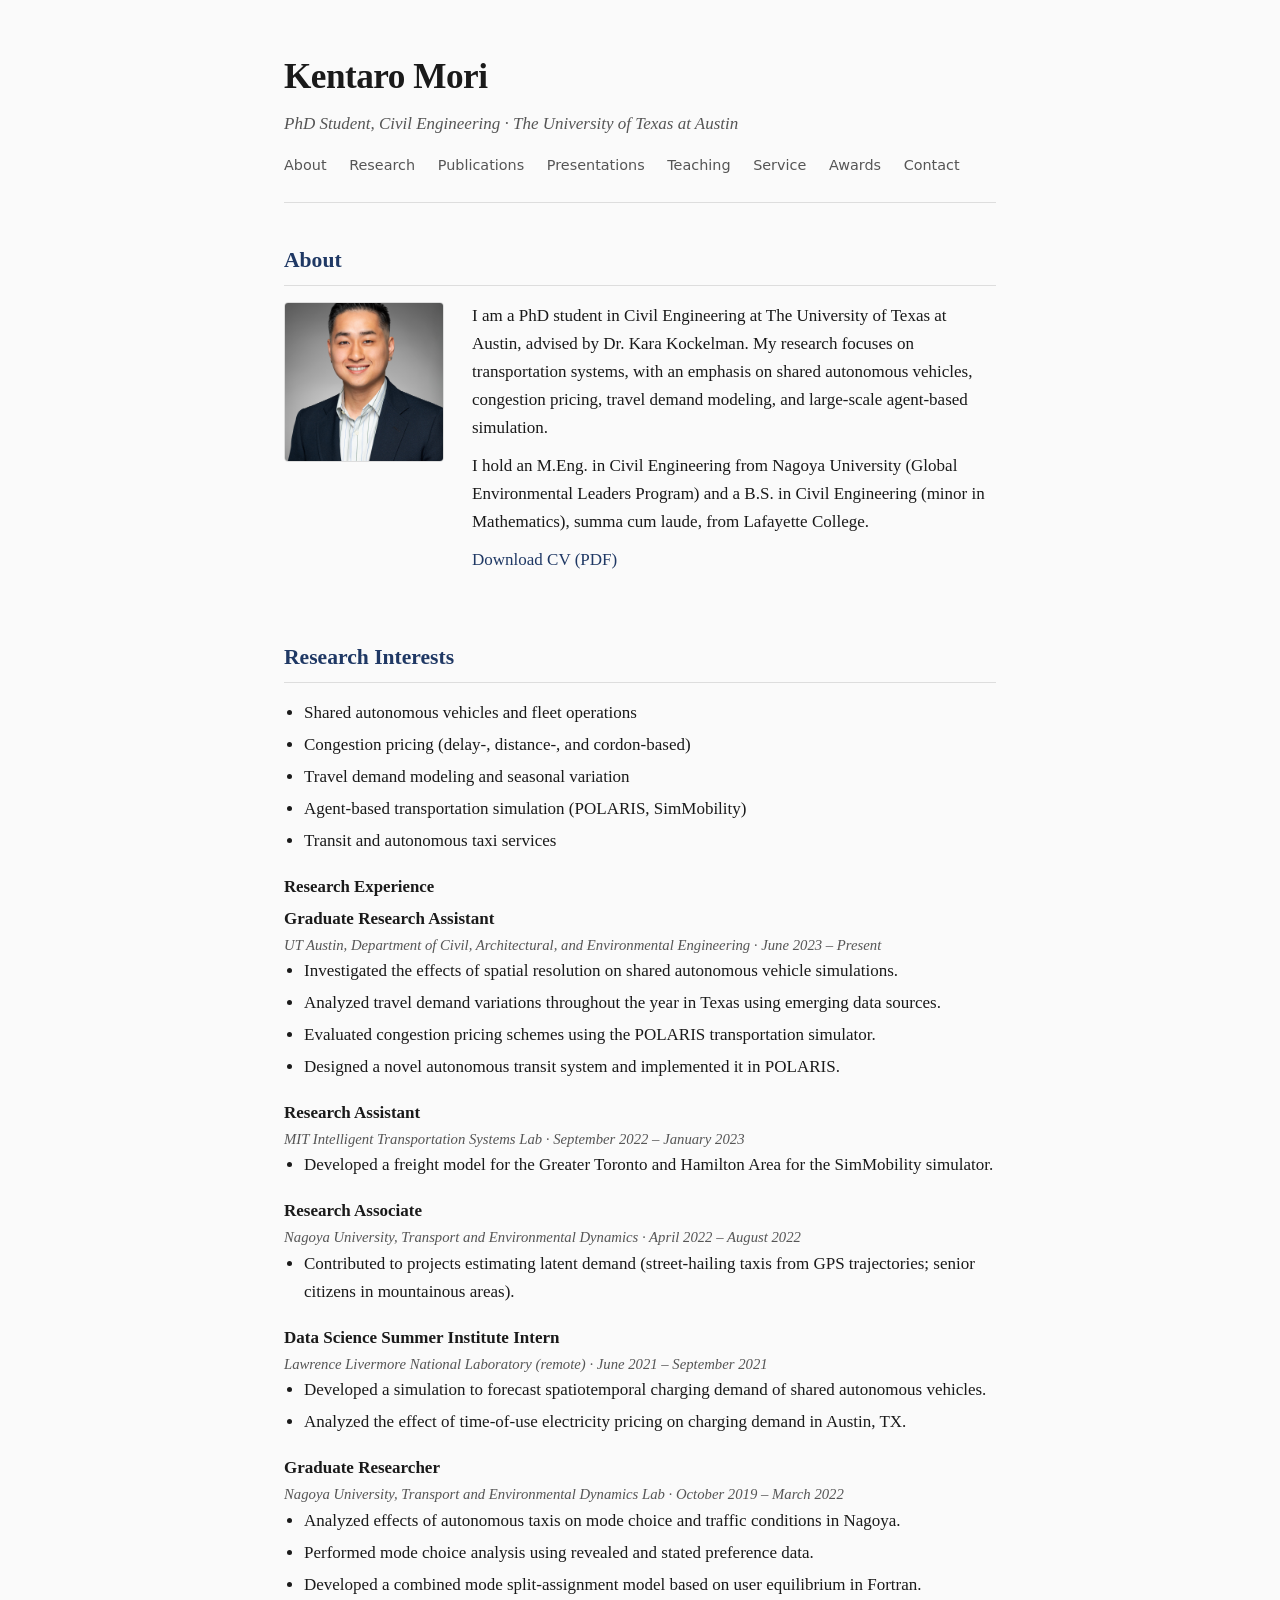
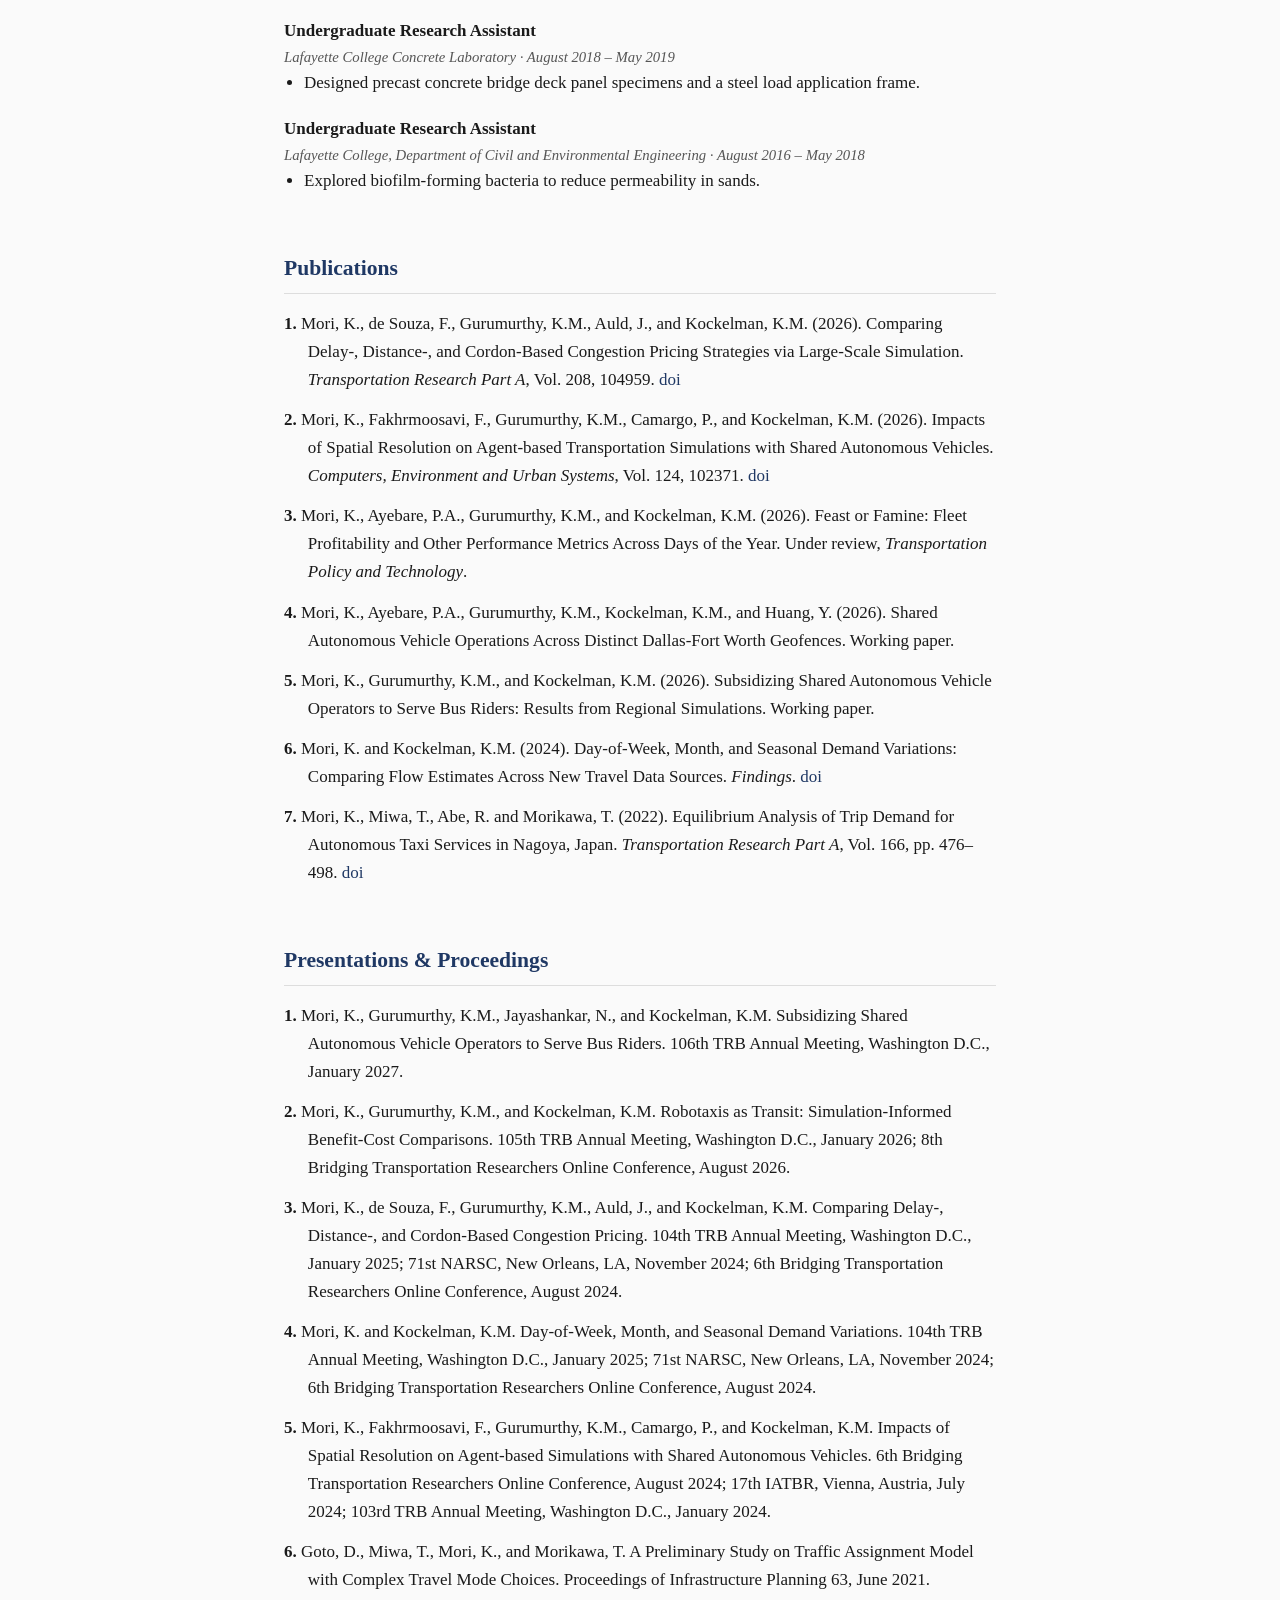
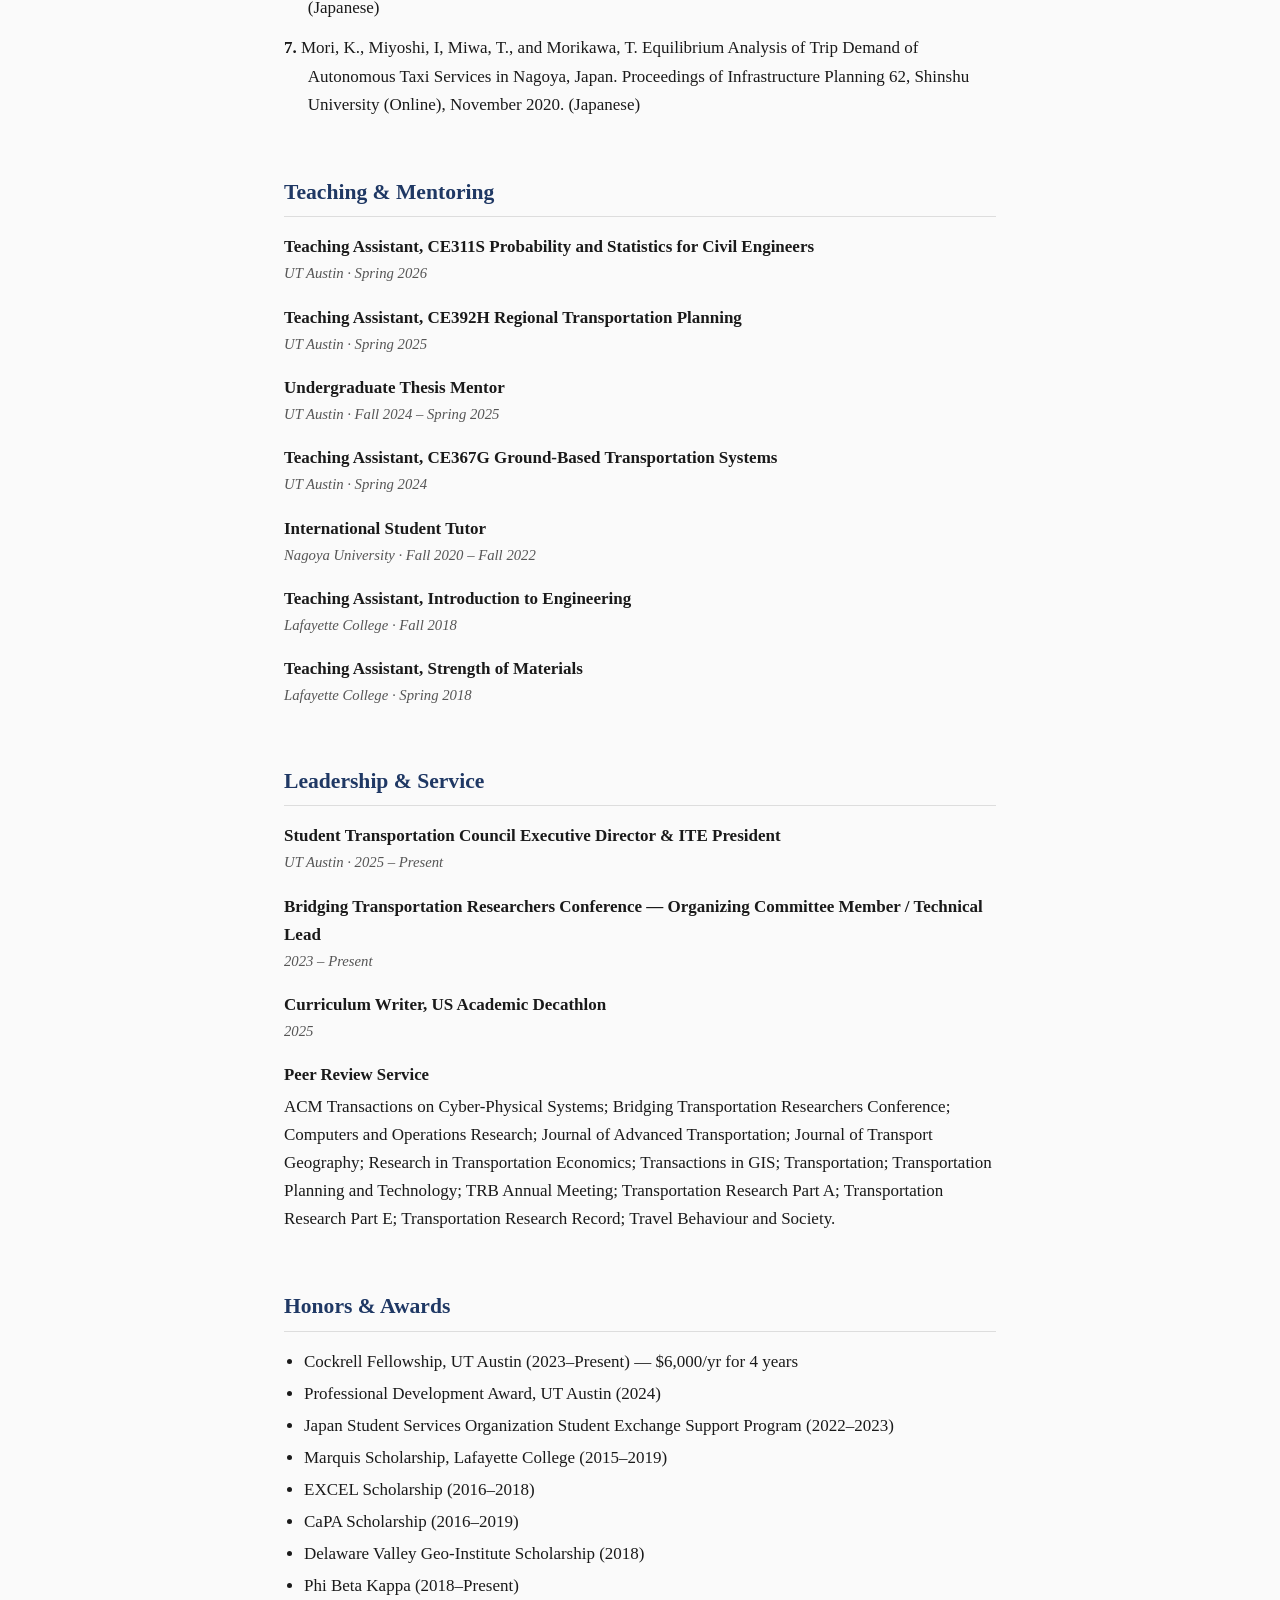
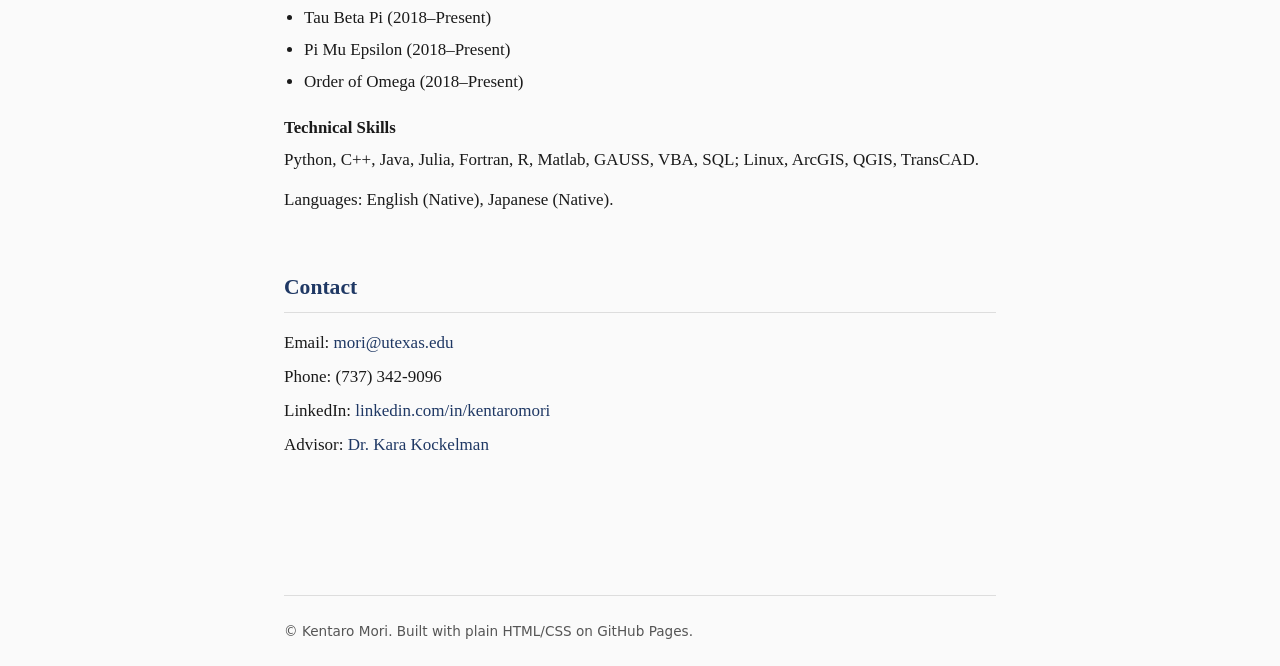
==== index.html @ 3df45da5 "Initial personal website" ====
<!DOCTYPE html>
<html lang="en">
<head>
  <meta charset="UTF-8" />
  <meta name="viewport" content="width=device-width, initial-scale=1.0" />
  <title>Kentaro Mori</title>
  <meta name="description" content="Kentaro Mori - PhD student in Civil Engineering at UT Austin. Transportation research: shared autonomous vehicles, congestion pricing, travel demand." />
  <link rel="stylesheet" href="style.css" />
</head>
<body>
  <div class="container">
    <header class="site">
      <div class="name">Kentaro Mori</div>
      <div class="tagline">PhD Student, Civil Engineering &middot; The University of Texas at Austin</div>
      <nav>
        <a href="#about">About</a>
        <a href="#research">Research</a>
        <a href="#publications">Publications</a>
        <a href="#presentations">Presentations</a>
        <a href="#teaching">Teaching</a>
        <a href="#service">Service</a>
        <a href="#awards">Awards</a>
        <a href="#contact">Contact</a>
      </nav>
    </header>

    <main>
      <section id="about">
        <h2>About</h2>
        <div class="about">
          <img class="photo" src="assets/headshot.jpg" alt="Kentaro Mori" />
          <div class="bio">
            <p>I am a PhD student in Civil Engineering at The University of Texas at Austin, advised by Dr. Kara Kockelman. My research focuses on transportation systems, with an emphasis on shared autonomous vehicles, congestion pricing, travel demand modeling, and large-scale agent-based simulation.</p>
            <p>I hold an M.Eng. in Civil Engineering from Nagoya University (Global Environmental Leaders Program) and a B.S. in Civil Engineering (minor in Mathematics), summa cum laude, from Lafayette College.</p>
            <p><a href="assets/cv.pdf">Download CV (PDF)</a></p>
          </div>
        </div>
      </section>

      <section id="research">
        <h2>Research Interests</h2>
        <ul>
          <li>Shared autonomous vehicles and fleet operations</li>
          <li>Congestion pricing (delay-, distance-, and cordon-based)</li>
          <li>Travel demand modeling and seasonal variation</li>
          <li>Agent-based transportation simulation (POLARIS, SimMobility)</li>
          <li>Transit and autonomous taxi services</li>
        </ul>

        <h3>Research Experience</h3>
        <div class="entry">
          <div class="title">Graduate Research Assistant</div>
          <div class="meta">UT Austin, Department of Civil, Architectural, and Environmental Engineering &middot; June 2023 &ndash; Present</div>
          <ul>
            <li>Investigated the effects of spatial resolution on shared autonomous vehicle simulations.</li>
            <li>Analyzed travel demand variations throughout the year in Texas using emerging data sources.</li>
            <li>Evaluated congestion pricing schemes using the POLARIS transportation simulator.</li>
            <li>Designed a novel autonomous transit system and implemented it in POLARIS.</li>
          </ul>
        </div>
        <div class="entry">
          <div class="title">Research Assistant</div>
          <div class="meta">MIT Intelligent Transportation Systems Lab &middot; September 2022 &ndash; January 2023</div>
          <ul>
            <li>Developed a freight model for the Greater Toronto and Hamilton Area for the SimMobility simulator.</li>
          </ul>
        </div>
        <div class="entry">
          <div class="title">Research Associate</div>
          <div class="meta">Nagoya University, Transport and Environmental Dynamics &middot; April 2022 &ndash; August 2022</div>
          <ul>
            <li>Contributed to projects estimating latent demand (street-hailing taxis from GPS trajectories; senior citizens in mountainous areas).</li>
          </ul>
        </div>
        <div class="entry">
          <div class="title">Data Science Summer Institute Intern</div>
          <div class="meta">Lawrence Livermore National Laboratory (remote) &middot; June 2021 &ndash; September 2021</div>
          <ul>
            <li>Developed a simulation to forecast spatiotemporal charging demand of shared autonomous vehicles.</li>
            <li>Analyzed the effect of time-of-use electricity pricing on charging demand in Austin, TX.</li>
          </ul>
        </div>
        <div class="entry">
          <div class="title">Graduate Researcher</div>
          <div class="meta">Nagoya University, Transport and Environmental Dynamics Lab &middot; October 2019 &ndash; March 2022</div>
          <ul>
            <li>Analyzed effects of autonomous taxis on mode choice and traffic conditions in Nagoya.</li>
            <li>Performed mode choice analysis using revealed and stated preference data.</li>
            <li>Developed a combined mode split-assignment model based on user equilibrium in Fortran.</li>
          </ul>
        </div>
        <div class="entry">
          <div class="title">Undergraduate Research Assistant</div>
          <div class="meta">Lafayette College Concrete Laboratory &middot; August 2018 &ndash; May 2019</div>
          <ul>
            <li>Designed precast concrete bridge deck panel specimens and a steel load application frame.</li>
          </ul>
        </div>
        <div class="entry">
          <div class="title">Undergraduate Research Assistant</div>
          <div class="meta">Lafayette College, Department of Civil and Environmental Engineering &middot; August 2016 &ndash; May 2018</div>
          <ul>
            <li>Explored biofilm-forming bacteria to reduce permeability in sands.</li>
          </ul>
        </div>
      </section>

      <section id="publications">
        <h2>Publications</h2>
        <div class="pub"><span class="num">1.</span> Mori, K., de Souza, F., Gurumurthy, K.M., Auld, J., and Kockelman, K.M. (2026). Comparing Delay-, Distance-, and Cordon-Based Congestion Pricing Strategies via Large-Scale Simulation. <em>Transportation Research Part A</em>, Vol. 208, 104959. <a href="https://doi.org/10.1016/j.tra.2026.104959">doi</a></div>
        <div class="pub"><span class="num">2.</span> Mori, K., Fakhrmoosavi, F., Gurumurthy, K.M., Camargo, P., and Kockelman, K.M. (2026). Impacts of Spatial Resolution on Agent-based Transportation Simulations with Shared Autonomous Vehicles. <em>Computers, Environment and Urban Systems</em>, Vol. 124, 102371. <a href="https://doi.org/10.1016/j.compenvurbsys.2025.102371">doi</a></div>
        <div class="pub"><span class="num">3.</span> Mori, K., Ayebare, P.A., Gurumurthy, K.M., and Kockelman, K.M. (2026). Feast or Famine: Fleet Profitability and Other Performance Metrics Across Days of the Year. Under review, <em>Transportation Policy and Technology</em>.</div>
        <div class="pub"><span class="num">4.</span> Mori, K., Ayebare, P.A., Gurumurthy, K.M., Kockelman, K.M., and Huang, Y. (2026). Shared Autonomous Vehicle Operations Across Distinct Dallas-Fort Worth Geofences. Working paper.</div>
        <div class="pub"><span class="num">5.</span> Mori, K., Gurumurthy, K.M., and Kockelman, K.M. (2026). Subsidizing Shared Autonomous Vehicle Operators to Serve Bus Riders: Results from Regional Simulations. Working paper.</div>
        <div class="pub"><span class="num">6.</span> Mori, K. and Kockelman, K.M. (2024). Day-of-Week, Month, and Seasonal Demand Variations: Comparing Flow Estimates Across New Travel Data Sources. <em>Findings</em>. <a href="https://doi.org/10.32866/001c.118815">doi</a></div>
        <div class="pub"><span class="num">7.</span> Mori, K., Miwa, T., Abe, R. and Morikawa, T. (2022). Equilibrium Analysis of Trip Demand for Autonomous Taxi Services in Nagoya, Japan. <em>Transportation Research Part A</em>, Vol. 166, pp. 476&ndash;498. <a href="https://doi.org/10.1016/j.tra.2022.10.009">doi</a></div>
      </section>

      <section id="presentations">
        <h2>Presentations &amp; Proceedings</h2>
        <div class="pub"><span class="num">1.</span> Mori, K., Gurumurthy, K.M., Jayashankar, N., and Kockelman, K.M. Subsidizing Shared Autonomous Vehicle Operators to Serve Bus Riders. 106th TRB Annual Meeting, Washington D.C., January 2027.</div>
        <div class="pub"><span class="num">2.</span> Mori, K., Gurumurthy, K.M., and Kockelman, K.M. Robotaxis as Transit: Simulation-Informed Benefit-Cost Comparisons. 105th TRB Annual Meeting, Washington D.C., January 2026; 8th Bridging Transportation Researchers Online Conference, August 2026.</div>
        <div class="pub"><span class="num">3.</span> Mori, K., de Souza, F., Gurumurthy, K.M., Auld, J., and Kockelman, K.M. Comparing Delay-, Distance-, and Cordon-Based Congestion Pricing. 104th TRB Annual Meeting, Washington D.C., January 2025; 71st NARSC, New Orleans, LA, November 2024; 6th Bridging Transportation Researchers Online Conference, August 2024.</div>
        <div class="pub"><span class="num">4.</span> Mori, K. and Kockelman, K.M. Day-of-Week, Month, and Seasonal Demand Variations. 104th TRB Annual Meeting, Washington D.C., January 2025; 71st NARSC, New Orleans, LA, November 2024; 6th Bridging Transportation Researchers Online Conference, August 2024.</div>
        <div class="pub"><span class="num">5.</span> Mori, K., Fakhrmoosavi, F., Gurumurthy, K.M., Camargo, P., and Kockelman, K.M. Impacts of Spatial Resolution on Agent-based Simulations with Shared Autonomous Vehicles. 6th Bridging Transportation Researchers Online Conference, August 2024; 17th IATBR, Vienna, Austria, July 2024; 103rd TRB Annual Meeting, Washington D.C., January 2024.</div>
        <div class="pub"><span class="num">6.</span> Goto, D., Miwa, T., Mori, K., and Morikawa, T. A Preliminary Study on Traffic Assignment Model with Complex Travel Mode Choices. Proceedings of Infrastructure Planning 63, June 2021. (Japanese)</div>
        <div class="pub"><span class="num">7.</span> Mori, K., Miyoshi, I, Miwa, T., and Morikawa, T. Equilibrium Analysis of Trip Demand of Autonomous Taxi Services in Nagoya, Japan. Proceedings of Infrastructure Planning 62, Shinshu University (Online), November 2020. (Japanese)</div>
      </section>

      <section id="teaching">
        <h2>Teaching &amp; Mentoring</h2>
        <div class="entry">
          <div class="title">Teaching Assistant, CE311S Probability and Statistics for Civil Engineers</div>
          <div class="meta">UT Austin &middot; Spring 2026</div>
        </div>
        <div class="entry">
          <div class="title">Teaching Assistant, CE392H Regional Transportation Planning</div>
          <div class="meta">UT Austin &middot; Spring 2025</div>
        </div>
        <div class="entry">
          <div class="title">Undergraduate Thesis Mentor</div>
          <div class="meta">UT Austin &middot; Fall 2024 &ndash; Spring 2025</div>
        </div>
        <div class="entry">
          <div class="title">Teaching Assistant, CE367G Ground-Based Transportation Systems</div>
          <div class="meta">UT Austin &middot; Spring 2024</div>
        </div>
        <div class="entry">
          <div class="title">International Student Tutor</div>
          <div class="meta">Nagoya University &middot; Fall 2020 &ndash; Fall 2022</div>
        </div>
        <div class="entry">
          <div class="title">Teaching Assistant, Introduction to Engineering</div>
          <div class="meta">Lafayette College &middot; Fall 2018</div>
        </div>
        <div class="entry">
          <div class="title">Teaching Assistant, Strength of Materials</div>
          <div class="meta">Lafayette College &middot; Spring 2018</div>
        </div>
      </section>

      <section id="service">
        <h2>Leadership &amp; Service</h2>
        <div class="entry">
          <div class="title">Student Transportation Council Executive Director &amp; ITE President</div>
          <div class="meta">UT Austin &middot; 2025 &ndash; Present</div>
        </div>
        <div class="entry">
          <div class="title">Bridging Transportation Researchers Conference &mdash; Organizing Committee Member / Technical Lead</div>
          <div class="meta">2023 &ndash; Present</div>
        </div>
        <div class="entry">
          <div class="title">Curriculum Writer, US Academic Decathlon</div>
          <div class="meta">2025</div>
        </div>

        <h3>Peer Review Service</h3>
        <p>ACM Transactions on Cyber-Physical Systems; Bridging Transportation Researchers Conference; Computers and Operations Research; Journal of Advanced Transportation; Journal of Transport Geography; Research in Transportation Economics; Transactions in GIS; Transportation; Transportation Planning and Technology; TRB Annual Meeting; Transportation Research Part A; Transportation Research Part E; Transportation Research Record; Travel Behaviour and Society.</p>
      </section>

      <section id="awards">
        <h2>Honors &amp; Awards</h2>
        <ul>
          <li>Cockrell Fellowship, UT Austin (2023&ndash;Present) &mdash; $6,000/yr for 4 years</li>
          <li>Professional Development Award, UT Austin (2024)</li>
          <li>Japan Student Services Organization Student Exchange Support Program (2022&ndash;2023)</li>
          <li>Marquis Scholarship, Lafayette College (2015&ndash;2019)</li>
          <li>EXCEL Scholarship (2016&ndash;2018)</li>
          <li>CaPA Scholarship (2016&ndash;2019)</li>
          <li>Delaware Valley Geo-Institute Scholarship (2018)</li>
          <li>Phi Beta Kappa (2018&ndash;Present)</li>
          <li>Tau Beta Pi (2018&ndash;Present)</li>
          <li>Pi Mu Epsilon (2018&ndash;Present)</li>
          <li>Order of Omega (2018&ndash;Present)</li>
        </ul>

        <h3>Technical Skills</h3>
        <p>Python, C++, Java, Julia, Fortran, R, Matlab, GAUSS, VBA, SQL; Linux, ArcGIS, QGIS, TransCAD.</p>
        <p>Languages: English (Native), Japanese (Native).</p>
      </section>

      <section id="contact">
        <h2>Contact</h2>
        <ul class="contact-list">
          <li>Email: <a href="mailto:mori@utexas.edu">mori@utexas.edu</a></li>
          <li>Phone: (737) 342-9096</li>
          <li>LinkedIn: <a href="https://www.linkedin.com/in/kentaromori/">linkedin.com/in/kentaromori</a></li>
          <li>Advisor: <a href="https://www.caee.utexas.edu/prof/kockelman/">Dr. Kara Kockelman</a></li>
        </ul>
      </section>
    </main>

    <footer>
      &copy; Kentaro Mori. Built with plain HTML/CSS on GitHub Pages.
    </footer>
  </div>
</body>
</html>
---- style.css ----
:root {
  --bg: #fafafa;
  --fg: #1a1a1a;
  --muted: #555;
  --accent: #1f3864;
  --rule: #ddd;
  --max: 760px;
}

* { box-sizing: border-box; margin: 0; padding: 0; }

html { scroll-behavior: smooth; }

body {
  font-family: "Georgia", "Times New Roman", serif;
  background: var(--bg);
  color: var(--fg);
  line-height: 1.65;
  font-size: 17px;
}

a { color: var(--accent); text-decoration: none; }
a:hover { text-decoration: underline; }

.container {
  max-width: var(--max);
  margin: 0 auto;
  padding: 0 24px;
}

header.site {
  padding: 48px 0 24px;
  border-bottom: 1px solid var(--rule);
}

header.site .name {
  font-size: 2.2rem;
  font-weight: 700;
  letter-spacing: -0.5px;
}

header.site .tagline {
  color: var(--muted);
  font-style: italic;
  margin-top: 4px;
}

nav {
  margin-top: 16px;
  font-family: system-ui, -apple-system, sans-serif;
  font-size: 0.9rem;
}

nav a {
  margin-right: 18px;
  color: var(--muted);
}

nav a:hover { color: var(--accent); }

main { padding: 40px 0 80px; }

section { margin-bottom: 56px; }

h2 {
  font-size: 1.35rem;
  margin-bottom: 16px;
  padding-bottom: 6px;
  border-bottom: 1px solid var(--rule);
  color: var(--accent);
}

h3 {
  font-size: 1.05rem;
  margin: 18px 0 4px;
  font-weight: 700;
}

p { margin-bottom: 12px; }

ul { padding-left: 20px; margin-bottom: 12px; }
li { margin-bottom: 4px; }

.about {
  display: flex;
  gap: 28px;
  align-items: flex-start;
}

.about .photo {
  width: 160px;
  height: 160px;
  border-radius: 4px;
  object-fit: cover;
  flex-shrink: 0;
  border: 1px solid var(--rule);
}

.about .bio p { margin-bottom: 10px; }

.entry { margin-bottom: 18px; }
.entry .title { font-weight: 700; }
.entry .meta { color: var(--muted); font-size: 0.92rem; font-style: italic; }

.pub { margin-bottom: 12px; text-indent: -1.4em; padding-left: 1.4em; }
.pub .num { font-weight: 700; }

.contact-list { list-style: none; padding: 0; }
.contact-list li { margin-bottom: 6px; }

footer {
  border-top: 1px solid var(--rule);
  padding: 24px 0;
  color: var(--muted);
  font-size: 0.85rem;
  font-family: system-ui, -apple-system, sans-serif;
}

@media (max-width: 600px) {
  .about { flex-direction: column; }
  .about .photo { width: 120px; height: 120px; }
  header.site .name { font-size: 1.7rem; }
}
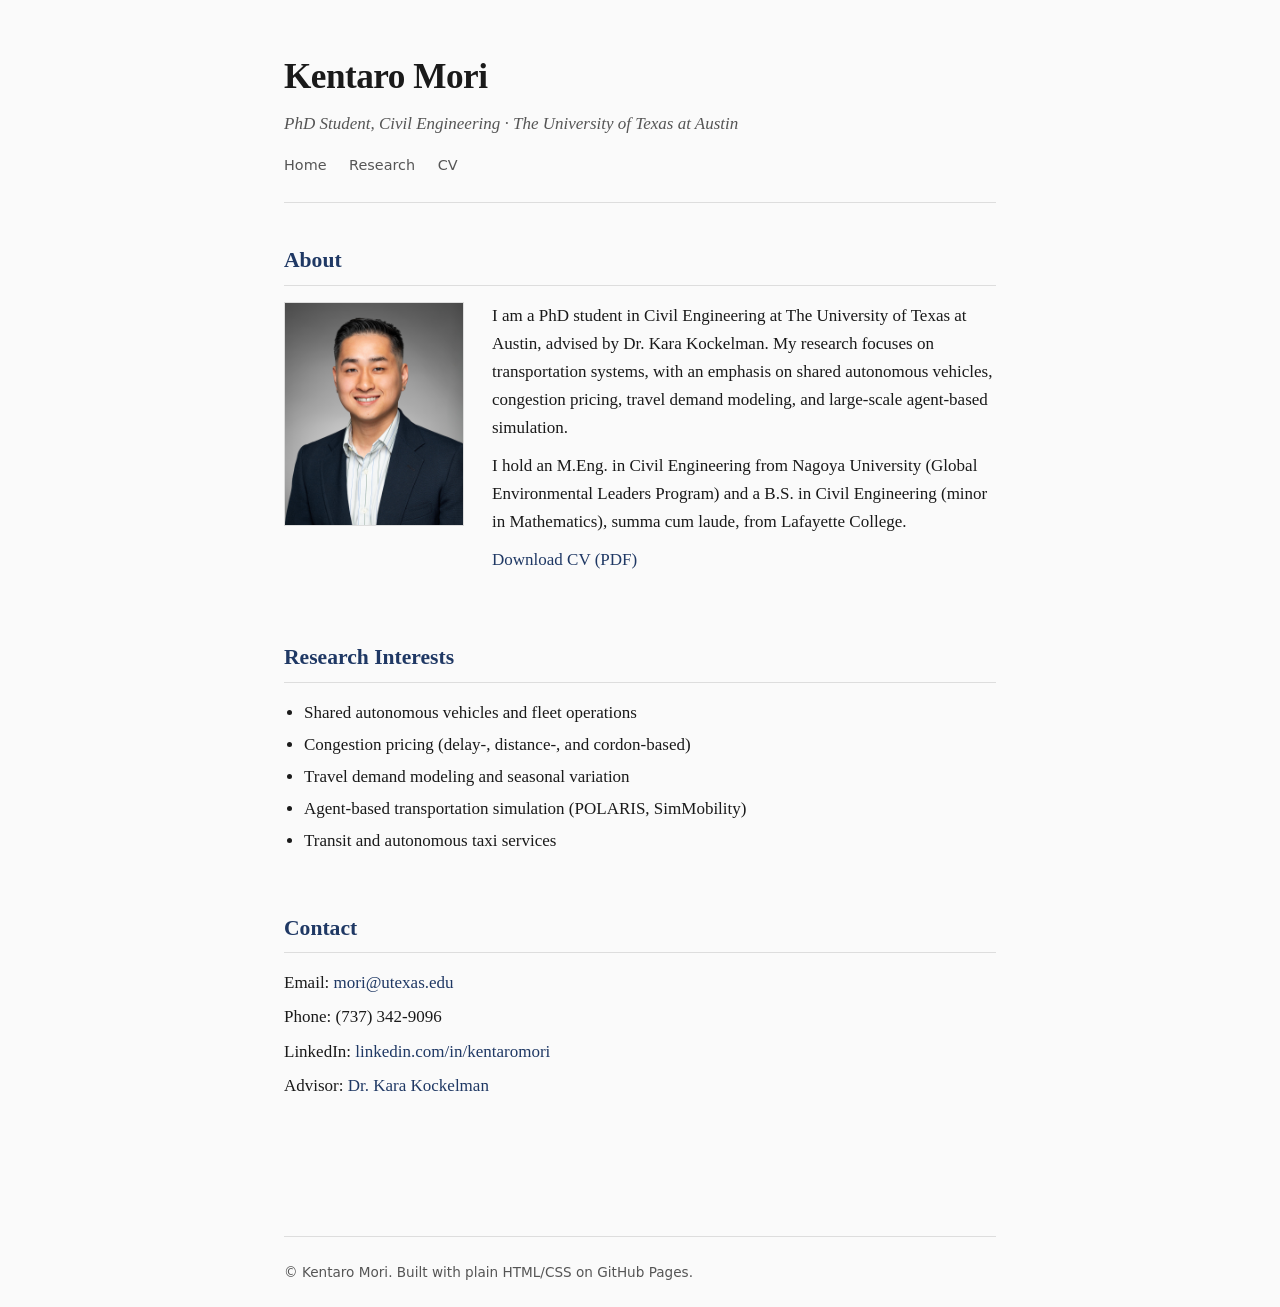
==== commit 0b570448: "Split site into Home, Research, and CV pages" ====
--- a/index.html
+++ b/index.html
@@ -13,14 +13,9 @@
       <div class="name">Kentaro Mori</div>
       <div class="tagline">PhD Student, Civil Engineering &middot; The University of Texas at Austin</div>
       <nav>
-        <a href="#about">About</a>
-        <a href="#research">Research</a>
-        <a href="#publications">Publications</a>
-        <a href="#presentations">Presentations</a>
-        <a href="#teaching">Teaching</a>
-        <a href="#service">Service</a>
-        <a href="#awards">Awards</a>
-        <a href="#contact">Contact</a>
+        <a href="index.html">Home</a>
+        <a href="research.html">Research</a>
+        <a href="cv.html">CV</a>
       </nav>
     </header>
 
@@ -37,7 +32,7 @@
         </div>
       </section>
 
-      <section id="research">
+      <section id="interests">
         <h2>Research Interests</h2>
         <ul>
           <li>Shared autonomous vehicles and fleet operations</li>
@@ -46,157 +41,6 @@
           <li>Agent-based transportation simulation (POLARIS, SimMobility)</li>
           <li>Transit and autonomous taxi services</li>
         </ul>
-
-        <h3>Research Experience</h3>
-        <div class="entry">
-          <div class="title">Graduate Research Assistant</div>
-          <div class="meta">UT Austin, Department of Civil, Architectural, and Environmental Engineering &middot; June 2023 &ndash; Present</div>
-          <ul>
-            <li>Investigated the effects of spatial resolution on shared autonomous vehicle simulations.</li>
-            <li>Analyzed travel demand variations throughout the year in Texas using emerging data sources.</li>
-            <li>Evaluated congestion pricing schemes using the POLARIS transportation simulator.</li>
-            <li>Designed a novel autonomous transit system and implemented it in POLARIS.</li>
-          </ul>
-        </div>
-        <div class="entry">
-          <div class="title">Research Assistant</div>
-          <div class="meta">MIT Intelligent Transportation Systems Lab &middot; September 2022 &ndash; January 2023</div>
-          <ul>
-            <li>Developed a freight model for the Greater Toronto and Hamilton Area for the SimMobility simulator.</li>
-          </ul>
-        </div>
-        <div class="entry">
-          <div class="title">Research Associate</div>
-          <div class="meta">Nagoya University, Transport and Environmental Dynamics &middot; April 2022 &ndash; August 2022</div>
-          <ul>
-            <li>Contributed to projects estimating latent demand (street-hailing taxis from GPS trajectories; senior citizens in mountainous areas).</li>
-          </ul>
-        </div>
-        <div class="entry">
-          <div class="title">Data Science Summer Institute Intern</div>
-          <div class="meta">Lawrence Livermore National Laboratory (remote) &middot; June 2021 &ndash; September 2021</div>
-          <ul>
-            <li>Developed a simulation to forecast spatiotemporal charging demand of shared autonomous vehicles.</li>
-            <li>Analyzed the effect of time-of-use electricity pricing on charging demand in Austin, TX.</li>
-          </ul>
-        </div>
-        <div class="entry">
-          <div class="title">Graduate Researcher</div>
-          <div class="meta">Nagoya University, Transport and Environmental Dynamics Lab &middot; October 2019 &ndash; March 2022</div>
-          <ul>
-            <li>Analyzed effects of autonomous taxis on mode choice and traffic conditions in Nagoya.</li>
-            <li>Performed mode choice analysis using revealed and stated preference data.</li>
-            <li>Developed a combined mode split-assignment model based on user equilibrium in Fortran.</li>
-          </ul>
-        </div>
-        <div class="entry">
-          <div class="title">Undergraduate Research Assistant</div>
-          <div class="meta">Lafayette College Concrete Laboratory &middot; August 2018 &ndash; May 2019</div>
-          <ul>
-            <li>Designed precast concrete bridge deck panel specimens and a steel load application frame.</li>
-          </ul>
-        </div>
-        <div class="entry">
-          <div class="title">Undergraduate Research Assistant</div>
-          <div class="meta">Lafayette College, Department of Civil and Environmental Engineering &middot; August 2016 &ndash; May 2018</div>
-          <ul>
-            <li>Explored biofilm-forming bacteria to reduce permeability in sands.</li>
-          </ul>
-        </div>
-      </section>
-
-      <section id="publications">
-        <h2>Publications</h2>
-        <div class="pub"><span class="num">1.</span> Mori, K., de Souza, F., Gurumurthy, K.M., Auld, J., and Kockelman, K.M. (2026). Comparing Delay-, Distance-, and Cordon-Based Congestion Pricing Strategies via Large-Scale Simulation. <em>Transportation Research Part A</em>, Vol. 208, 104959. <a href="https://doi.org/10.1016/j.tra.2026.104959">doi</a></div>
-        <div class="pub"><span class="num">2.</span> Mori, K., Fakhrmoosavi, F., Gurumurthy, K.M., Camargo, P., and Kockelman, K.M. (2026). Impacts of Spatial Resolution on Agent-based Transportation Simulations with Shared Autonomous Vehicles. <em>Computers, Environment and Urban Systems</em>, Vol. 124, 102371. <a href="https://doi.org/10.1016/j.compenvurbsys.2025.102371">doi</a></div>
-        <div class="pub"><span class="num">3.</span> Mori, K., Ayebare, P.A., Gurumurthy, K.M., and Kockelman, K.M. (2026). Feast or Famine: Fleet Profitability and Other Performance Metrics Across Days of the Year. Under review, <em>Transportation Policy and Technology</em>.</div>
-        <div class="pub"><span class="num">4.</span> Mori, K., Ayebare, P.A., Gurumurthy, K.M., Kockelman, K.M., and Huang, Y. (2026). Shared Autonomous Vehicle Operations Across Distinct Dallas-Fort Worth Geofences. Working paper.</div>
-        <div class="pub"><span class="num">5.</span> Mori, K., Gurumurthy, K.M., and Kockelman, K.M. (2026). Subsidizing Shared Autonomous Vehicle Operators to Serve Bus Riders: Results from Regional Simulations. Working paper.</div>
-        <div class="pub"><span class="num">6.</span> Mori, K. and Kockelman, K.M. (2024). Day-of-Week, Month, and Seasonal Demand Variations: Comparing Flow Estimates Across New Travel Data Sources. <em>Findings</em>. <a href="https://doi.org/10.32866/001c.118815">doi</a></div>
-        <div class="pub"><span class="num">7.</span> Mori, K., Miwa, T., Abe, R. and Morikawa, T. (2022). Equilibrium Analysis of Trip Demand for Autonomous Taxi Services in Nagoya, Japan. <em>Transportation Research Part A</em>, Vol. 166, pp. 476&ndash;498. <a href="https://doi.org/10.1016/j.tra.2022.10.009">doi</a></div>
-      </section>
-
-      <section id="presentations">
-        <h2>Presentations &amp; Proceedings</h2>
-        <div class="pub"><span class="num">1.</span> Mori, K., Gurumurthy, K.M., Jayashankar, N., and Kockelman, K.M. Subsidizing Shared Autonomous Vehicle Operators to Serve Bus Riders. 106th TRB Annual Meeting, Washington D.C., January 2027.</div>
-        <div class="pub"><span class="num">2.</span> Mori, K., Gurumurthy, K.M., and Kockelman, K.M. Robotaxis as Transit: Simulation-Informed Benefit-Cost Comparisons. 105th TRB Annual Meeting, Washington D.C., January 2026; 8th Bridging Transportation Researchers Online Conference, August 2026.</div>
-        <div class="pub"><span class="num">3.</span> Mori, K., de Souza, F., Gurumurthy, K.M., Auld, J., and Kockelman, K.M. Comparing Delay-, Distance-, and Cordon-Based Congestion Pricing. 104th TRB Annual Meeting, Washington D.C., January 2025; 71st NARSC, New Orleans, LA, November 2024; 6th Bridging Transportation Researchers Online Conference, August 2024.</div>
-        <div class="pub"><span class="num">4.</span> Mori, K. and Kockelman, K.M. Day-of-Week, Month, and Seasonal Demand Variations. 104th TRB Annual Meeting, Washington D.C., January 2025; 71st NARSC, New Orleans, LA, November 2024; 6th Bridging Transportation Researchers Online Conference, August 2024.</div>
-        <div class="pub"><span class="num">5.</span> Mori, K., Fakhrmoosavi, F., Gurumurthy, K.M., Camargo, P., and Kockelman, K.M. Impacts of Spatial Resolution on Agent-based Simulations with Shared Autonomous Vehicles. 6th Bridging Transportation Researchers Online Conference, August 2024; 17th IATBR, Vienna, Austria, July 2024; 103rd TRB Annual Meeting, Washington D.C., January 2024.</div>
-        <div class="pub"><span class="num">6.</span> Goto, D., Miwa, T., Mori, K., and Morikawa, T. A Preliminary Study on Traffic Assignment Model with Complex Travel Mode Choices. Proceedings of Infrastructure Planning 63, June 2021. (Japanese)</div>
-        <div class="pub"><span class="num">7.</span> Mori, K., Miyoshi, I, Miwa, T., and Morikawa, T. Equilibrium Analysis of Trip Demand of Autonomous Taxi Services in Nagoya, Japan. Proceedings of Infrastructure Planning 62, Shinshu University (Online), November 2020. (Japanese)</div>
-      </section>
-
-      <section id="teaching">
-        <h2>Teaching &amp; Mentoring</h2>
-        <div class="entry">
-          <div class="title">Teaching Assistant, CE311S Probability and Statistics for Civil Engineers</div>
-          <div class="meta">UT Austin &middot; Spring 2026</div>
-        </div>
-        <div class="entry">
-          <div class="title">Teaching Assistant, CE392H Regional Transportation Planning</div>
-          <div class="meta">UT Austin &middot; Spring 2025</div>
-        </div>
-        <div class="entry">
-          <div class="title">Undergraduate Thesis Mentor</div>
-          <div class="meta">UT Austin &middot; Fall 2024 &ndash; Spring 2025</div>
-        </div>
-        <div class="entry">
-          <div class="title">Teaching Assistant, CE367G Ground-Based Transportation Systems</div>
-          <div class="meta">UT Austin &middot; Spring 2024</div>
-        </div>
-        <div class="entry">
-          <div class="title">International Student Tutor</div>
-          <div class="meta">Nagoya University &middot; Fall 2020 &ndash; Fall 2022</div>
-        </div>
-        <div class="entry">
-          <div class="title">Teaching Assistant, Introduction to Engineering</div>
-          <div class="meta">Lafayette College &middot; Fall 2018</div>
-        </div>
-        <div class="entry">
-          <div class="title">Teaching Assistant, Strength of Materials</div>
-          <div class="meta">Lafayette College &middot; Spring 2018</div>
-        </div>
-      </section>
-
-      <section id="service">
-        <h2>Leadership &amp; Service</h2>
-        <div class="entry">
-          <div class="title">Student Transportation Council Executive Director &amp; ITE President</div>
-          <div class="meta">UT Austin &middot; 2025 &ndash; Present</div>
-        </div>
-        <div class="entry">
-          <div class="title">Bridging Transportation Researchers Conference &mdash; Organizing Committee Member / Technical Lead</div>
-          <div class="meta">2023 &ndash; Present</div>
-        </div>
-        <div class="entry">
-          <div class="title">Curriculum Writer, US Academic Decathlon</div>
-          <div class="meta">2025</div>
-        </div>
-
-        <h3>Peer Review Service</h3>
-        <p>ACM Transactions on Cyber-Physical Systems; Bridging Transportation Researchers Conference; Computers and Operations Research; Journal of Advanced Transportation; Journal of Transport Geography; Research in Transportation Economics; Transactions in GIS; Transportation; Transportation Planning and Technology; TRB Annual Meeting; Transportation Research Part A; Transportation Research Part E; Transportation Research Record; Travel Behaviour and Society.</p>
-      </section>
-
-      <section id="awards">
-        <h2>Honors &amp; Awards</h2>
-        <ul>
-          <li>Cockrell Fellowship, UT Austin (2023&ndash;Present) &mdash; $6,000/yr for 4 years</li>
-          <li>Professional Development Award, UT Austin (2024)</li>
-          <li>Japan Student Services Organization Student Exchange Support Program (2022&ndash;2023)</li>
-          <li>Marquis Scholarship, Lafayette College (2015&ndash;2019)</li>
-          <li>EXCEL Scholarship (2016&ndash;2018)</li>
-          <li>CaPA Scholarship (2016&ndash;2019)</li>
-          <li>Delaware Valley Geo-Institute Scholarship (2018)</li>
-          <li>Phi Beta Kappa (2018&ndash;Present)</li>
-          <li>Tau Beta Pi (2018&ndash;Present)</li>
-          <li>Pi Mu Epsilon (2018&ndash;Present)</li>
-          <li>Order of Omega (2018&ndash;Present)</li>
-        </ul>
-
-        <h3>Technical Skills</h3>
-        <p>Python, C++, Java, Julia, Fortran, R, Matlab, GAUSS, VBA, SQL; Linux, ArcGIS, QGIS, TransCAD.</p>
-        <p>Languages: English (Native), Japanese (Native).</p>
       </section>
 
       <section id="contact">
--- a/style.css
+++ b/style.css
@@ -88,10 +88,8 @@
 }
 
 .about .photo {
-  width: 160px;
-  height: 160px;
-  border-radius: 4px;
-  object-fit: cover;
+  width: 180px;
+  height: auto;
   flex-shrink: 0;
   border: 1px solid var(--rule);
 }
@@ -118,6 +116,6 @@
 
 @media (max-width: 600px) {
   .about { flex-direction: column; }
-  .about .photo { width: 120px; height: 120px; }
+  .about .photo { width: 120px; height: auto; }
   header.site .name { font-size: 1.7rem; }
 }
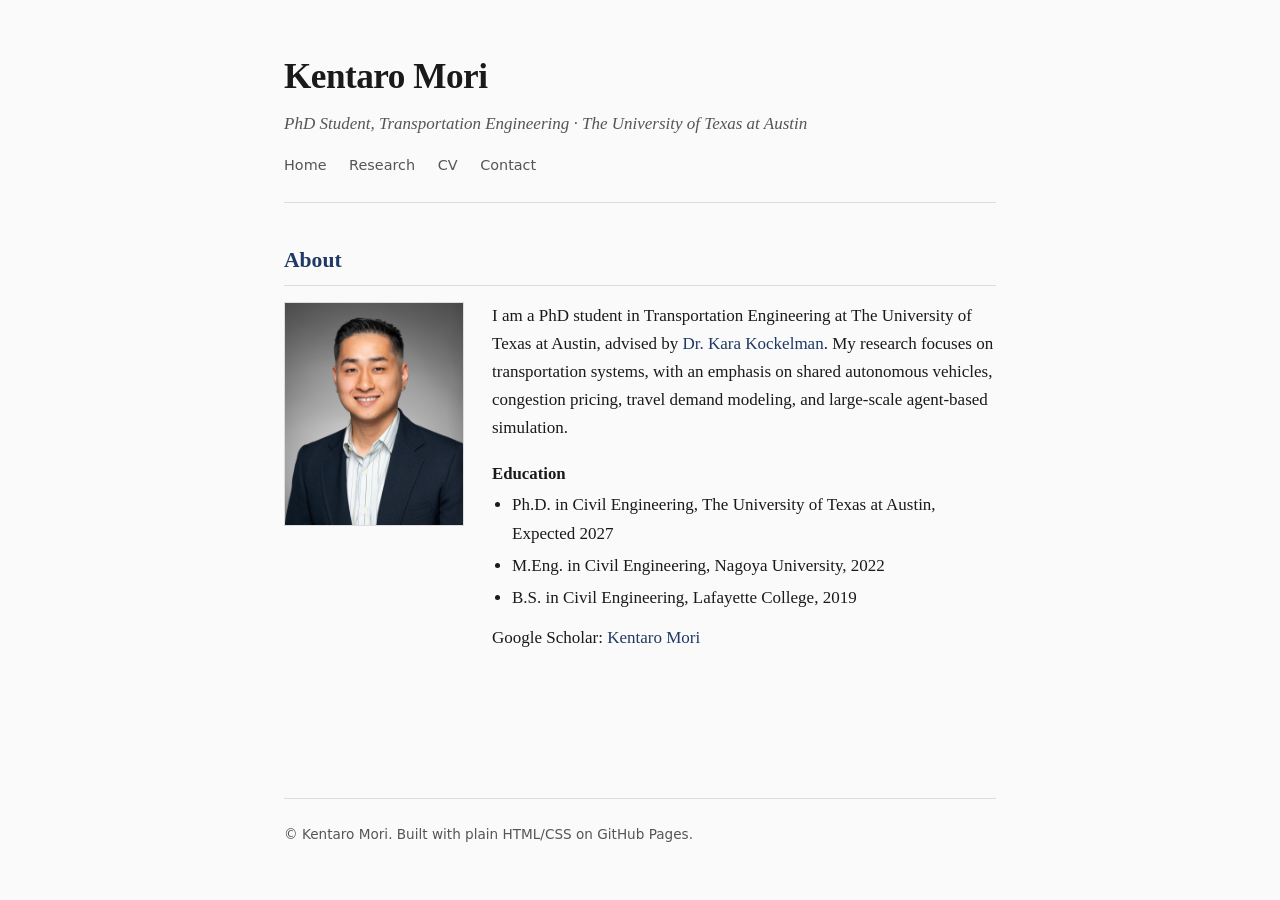
==== commit 0285e34d: "Update pages: photo, contact page, education, hyperlinks, working papers" ====
--- a/index.html
+++ b/index.html
@@ -4,18 +4,19 @@
   <meta charset="UTF-8" />
   <meta name="viewport" content="width=device-width, initial-scale=1.0" />
   <title>Kentaro Mori</title>
-  <meta name="description" content="Kentaro Mori - PhD student in Civil Engineering at UT Austin. Transportation research: shared autonomous vehicles, congestion pricing, travel demand." />
-  <link rel="stylesheet" href="style.css" />
+  <meta name="description" content="Kentaro Mori - PhD student in Transportation Engineering at UT Austin. Transportation research: shared autonomous vehicles, congestion pricing, travel demand." />
+  <link rel="stylesheet" href="style.css?v=2" />
 </head>
 <body>
   <div class="container">
     <header class="site">
       <div class="name">Kentaro Mori</div>
-      <div class="tagline">PhD Student, Civil Engineering &middot; The University of Texas at Austin</div>
+      <div class="tagline">PhD Student, Transportation Engineering &middot; The University of Texas at Austin</div>
       <nav>
         <a href="index.html">Home</a>
         <a href="research.html">Research</a>
         <a href="cv.html">CV</a>
+        <a href="contact.html">Contact</a>
       </nav>
     </header>
 
@@ -25,32 +26,16 @@
         <div class="about">
           <img class="photo" src="assets/headshot.jpg" alt="Kentaro Mori" />
           <div class="bio">
-            <p>I am a PhD student in Civil Engineering at The University of Texas at Austin, advised by Dr. Kara Kockelman. My research focuses on transportation systems, with an emphasis on shared autonomous vehicles, congestion pricing, travel demand modeling, and large-scale agent-based simulation.</p>
-            <p>I hold an M.Eng. in Civil Engineering from Nagoya University (Global Environmental Leaders Program) and a B.S. in Civil Engineering (minor in Mathematics), summa cum laude, from Lafayette College.</p>
-            <p><a href="assets/cv.pdf">Download CV (PDF)</a></p>
+            <p>I am a PhD student in Transportation Engineering at The University of Texas at Austin, advised by <a href="https://www.caee.utexas.edu/prof/kockelman/">Dr. Kara Kockelman</a>. My research focuses on transportation systems, with an emphasis on shared autonomous vehicles, congestion pricing, travel demand modeling, and large-scale agent-based simulation.</p>
+            <h3>Education</h3>
+            <ul>
+              <li>Ph.D. in Civil Engineering, The University of Texas at Austin, Expected 2027</li>
+              <li>M.Eng. in Civil Engineering, Nagoya University, 2022</li>
+              <li>B.S. in Civil Engineering, Lafayette College, 2019</li>
+            </ul>
+            <p>Google Scholar: <a href="https://scholar.google.com/citations?user=AueMrMcAAAAJ&hl=en">Kentaro Mori</a></p>
           </div>
         </div>
-      </section>
-
-      <section id="interests">
-        <h2>Research Interests</h2>
-        <ul>
-          <li>Shared autonomous vehicles and fleet operations</li>
-          <li>Congestion pricing (delay-, distance-, and cordon-based)</li>
-          <li>Travel demand modeling and seasonal variation</li>
-          <li>Agent-based transportation simulation (POLARIS, SimMobility)</li>
-          <li>Transit and autonomous taxi services</li>
-        </ul>
-      </section>
-
-      <section id="contact">
-        <h2>Contact</h2>
-        <ul class="contact-list">
-          <li>Email: <a href="mailto:mori@utexas.edu">mori@utexas.edu</a></li>
-          <li>Phone: (737) 342-9096</li>
-          <li>LinkedIn: <a href="https://www.linkedin.com/in/kentaromori/">linkedin.com/in/kentaromori</a></li>
-          <li>Advisor: <a href="https://www.caee.utexas.edu/prof/kockelman/">Dr. Kara Kockelman</a></li>
-        </ul>
       </section>
     </main>
 
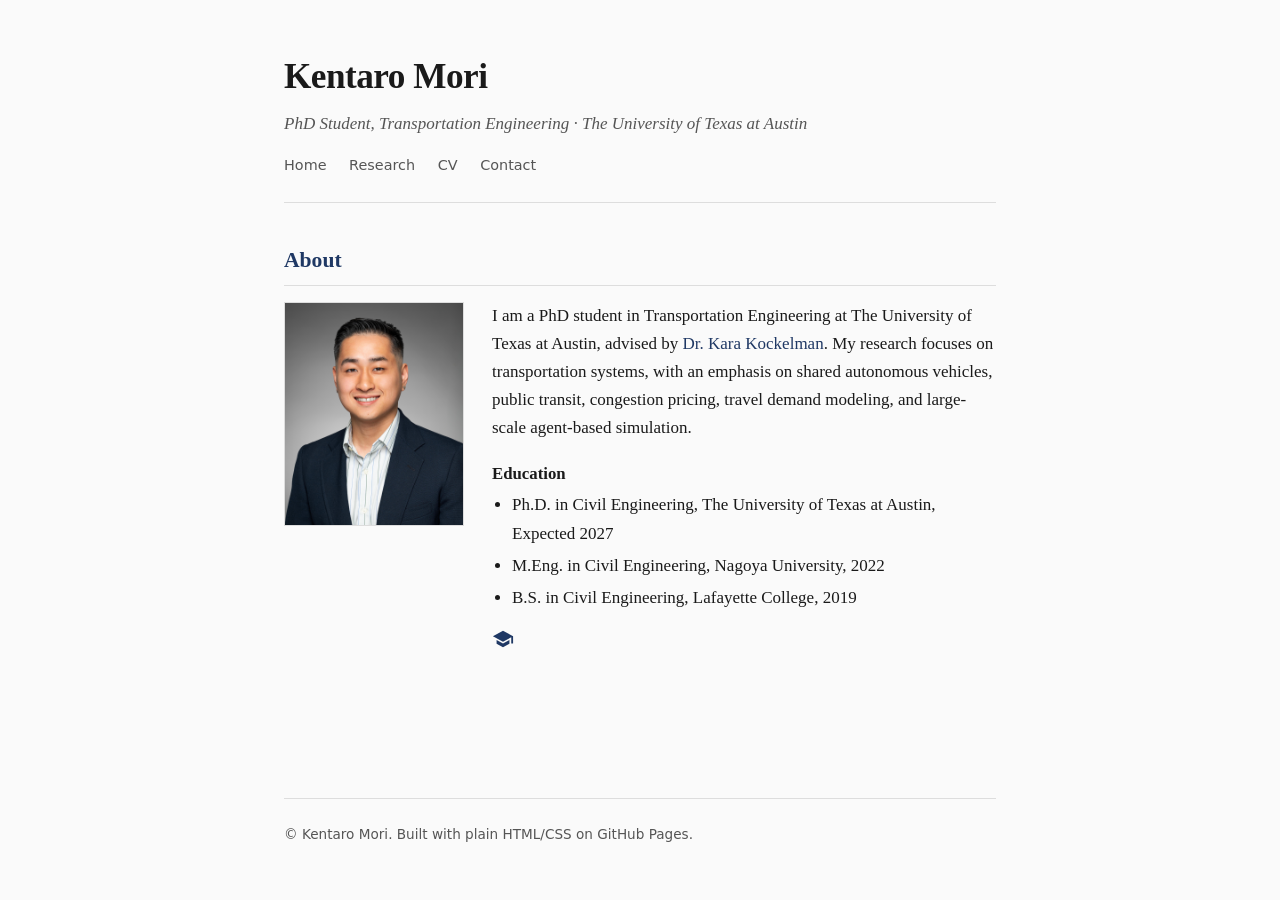
==== commit c1ebcacc: "Google Scholar icon, favicon, public transit, reorder working papers, contact cleanup" ====
--- a/index.html
+++ b/index.html
@@ -5,7 +5,8 @@
   <meta name="viewport" content="width=device-width, initial-scale=1.0" />
   <title>Kentaro Mori</title>
   <meta name="description" content="Kentaro Mori - PhD student in Transportation Engineering at UT Austin. Transportation research: shared autonomous vehicles, congestion pricing, travel demand." />
-  <link rel="stylesheet" href="style.css?v=2" />
+  <link rel="icon" href="favicon.svg" type="image/svg+xml" />
+  <link rel="stylesheet" href="style.css?v=3" />
 </head>
 <body>
   <div class="container">
@@ -26,14 +27,14 @@
         <div class="about">
           <img class="photo" src="assets/headshot.jpg" alt="Kentaro Mori" />
           <div class="bio">
-            <p>I am a PhD student in Transportation Engineering at The University of Texas at Austin, advised by <a href="https://www.caee.utexas.edu/prof/kockelman/">Dr. Kara Kockelman</a>. My research focuses on transportation systems, with an emphasis on shared autonomous vehicles, congestion pricing, travel demand modeling, and large-scale agent-based simulation.</p>
+            <p>I am a PhD student in Transportation Engineering at The University of Texas at Austin, advised by <a href="https://www.caee.utexas.edu/prof/kockelman/">Dr. Kara Kockelman</a>. My research focuses on transportation systems, with an emphasis on shared autonomous vehicles, public transit, congestion pricing, travel demand modeling, and large-scale agent-based simulation.</p>
             <h3>Education</h3>
             <ul>
               <li>Ph.D. in Civil Engineering, The University of Texas at Austin, Expected 2027</li>
               <li>M.Eng. in Civil Engineering, Nagoya University, 2022</li>
               <li>B.S. in Civil Engineering, Lafayette College, 2019</li>
             </ul>
-            <p>Google Scholar: <a href="https://scholar.google.com/citations?user=AueMrMcAAAAJ&hl=en">Kentaro Mori</a></p>
+            <p><a href="https://scholar.google.com/citations?user=AueMrMcAAAAJ&hl=en" aria-label="Google Scholar"><svg width="22" height="22" viewBox="0 0 24 24" fill="none" xmlns="http://www.w3.org/2000/svg" style="vertical-align:middle;"><path d="M12 3L1 9l11 6 9-4.91V17h2V9L12 3z" fill="#1f3864"/><path d="M5 13.18v4L12 21l7-3.82v-4L12 17l-7-3.82z" fill="#1f3864"/></svg></a></p>
           </div>
         </div>
       </section>
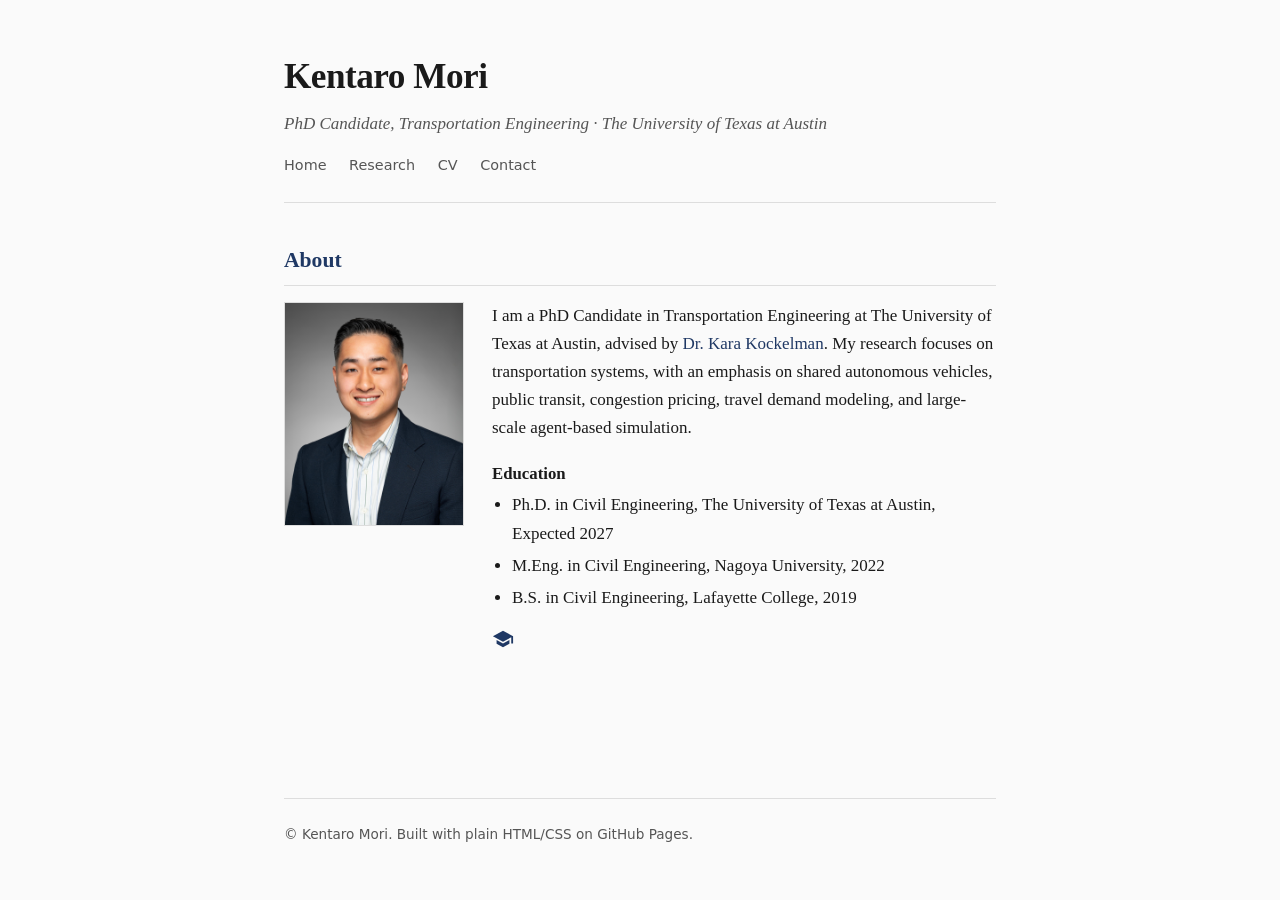
==== commit 81810414: "PhD candidate instead of student" ====
--- a/index.html
+++ b/index.html
@@ -4,7 +4,7 @@
   <meta charset="UTF-8" />
   <meta name="viewport" content="width=device-width, initial-scale=1.0" />
   <title>Kentaro Mori</title>
-  <meta name="description" content="Kentaro Mori - PhD student in Transportation Engineering at UT Austin. Transportation research: shared autonomous vehicles, congestion pricing, travel demand." />
+  <meta name="description" content="Kentaro Mori - PhD Candidate in Transportation Engineering at UT Austin. Transportation research: shared autonomous vehicles, congestion pricing, travel demand." />
   <link rel="icon" href="favicon.svg" type="image/svg+xml" />
   <link rel="stylesheet" href="style.css?v=3" />
 </head>
@@ -12,7 +12,7 @@
   <div class="container">
     <header class="site">
       <div class="name">Kentaro Mori</div>
-      <div class="tagline">PhD Student, Transportation Engineering &middot; The University of Texas at Austin</div>
+      <div class="tagline">PhD Candidate, Transportation Engineering &middot; The University of Texas at Austin</div>
       <nav>
         <a href="index.html">Home</a>
         <a href="research.html">Research</a>
@@ -27,7 +27,7 @@
         <div class="about">
           <img class="photo" src="assets/headshot.jpg" alt="Kentaro Mori" />
           <div class="bio">
-            <p>I am a PhD student in Transportation Engineering at The University of Texas at Austin, advised by <a href="https://www.caee.utexas.edu/prof/kockelman/">Dr. Kara Kockelman</a>. My research focuses on transportation systems, with an emphasis on shared autonomous vehicles, public transit, congestion pricing, travel demand modeling, and large-scale agent-based simulation.</p>
+            <p>I am a PhD Candidate in Transportation Engineering at The University of Texas at Austin, advised by <a href="https://www.caee.utexas.edu/prof/kockelman/">Dr. Kara Kockelman</a>. My research focuses on transportation systems, with an emphasis on shared autonomous vehicles, public transit, congestion pricing, travel demand modeling, and large-scale agent-based simulation.</p>
             <h3>Education</h3>
             <ul>
               <li>Ph.D. in Civil Engineering, The University of Texas at Austin, Expected 2027</li>
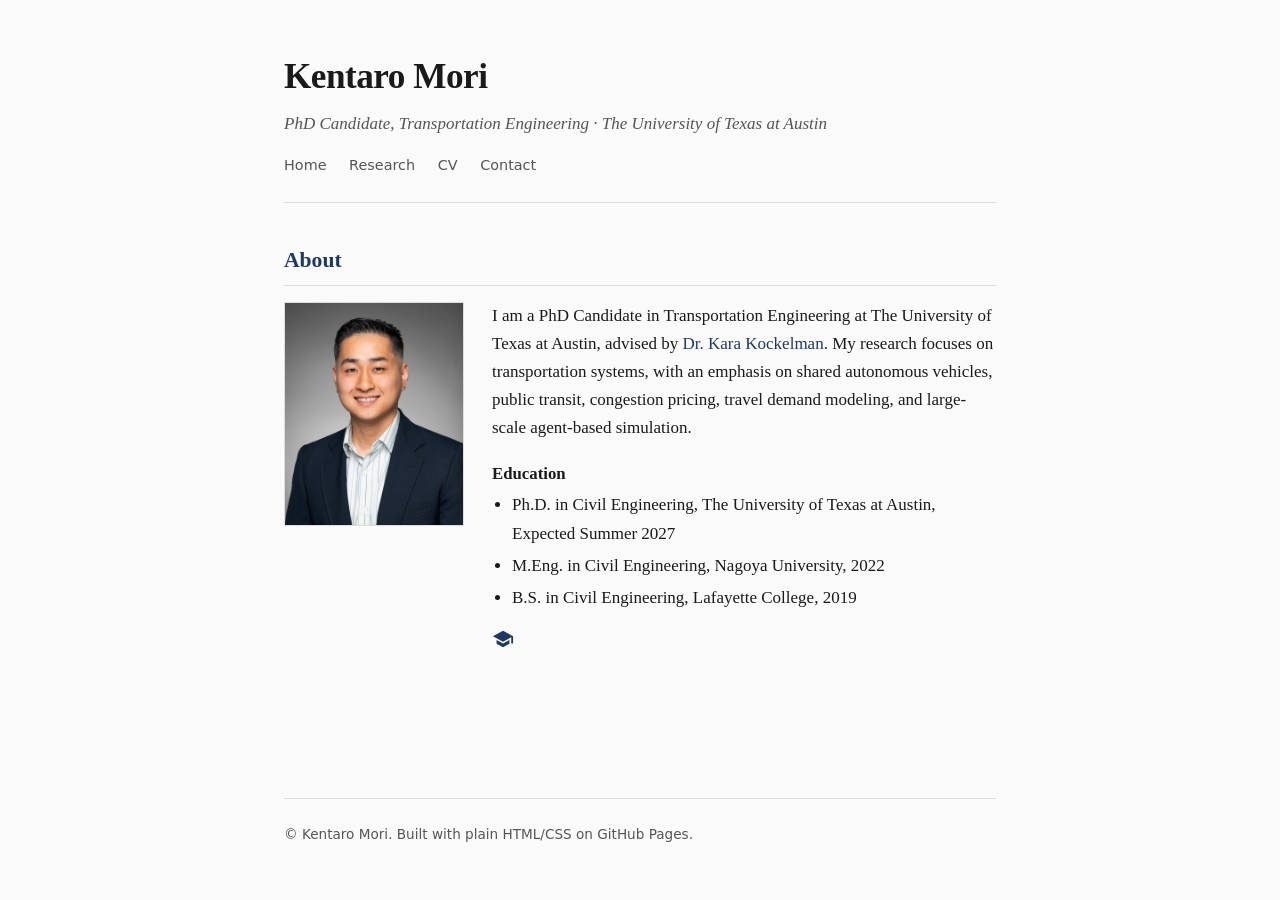
==== commit aee3c889: "PhD expected Summer 2027" ====
--- a/index.html
+++ b/index.html
@@ -30,7 +30,7 @@
             <p>I am a PhD Candidate in Transportation Engineering at The University of Texas at Austin, advised by <a href="https://www.caee.utexas.edu/prof/kockelman/">Dr. Kara Kockelman</a>. My research focuses on transportation systems, with an emphasis on shared autonomous vehicles, public transit, congestion pricing, travel demand modeling, and large-scale agent-based simulation.</p>
             <h3>Education</h3>
             <ul>
-              <li>Ph.D. in Civil Engineering, The University of Texas at Austin, Expected 2027</li>
+              <li>Ph.D. in Civil Engineering, The University of Texas at Austin, Expected Summer 2027</li>
               <li>M.Eng. in Civil Engineering, Nagoya University, 2022</li>
               <li>B.S. in Civil Engineering, Lafayette College, 2019</li>
             </ul>
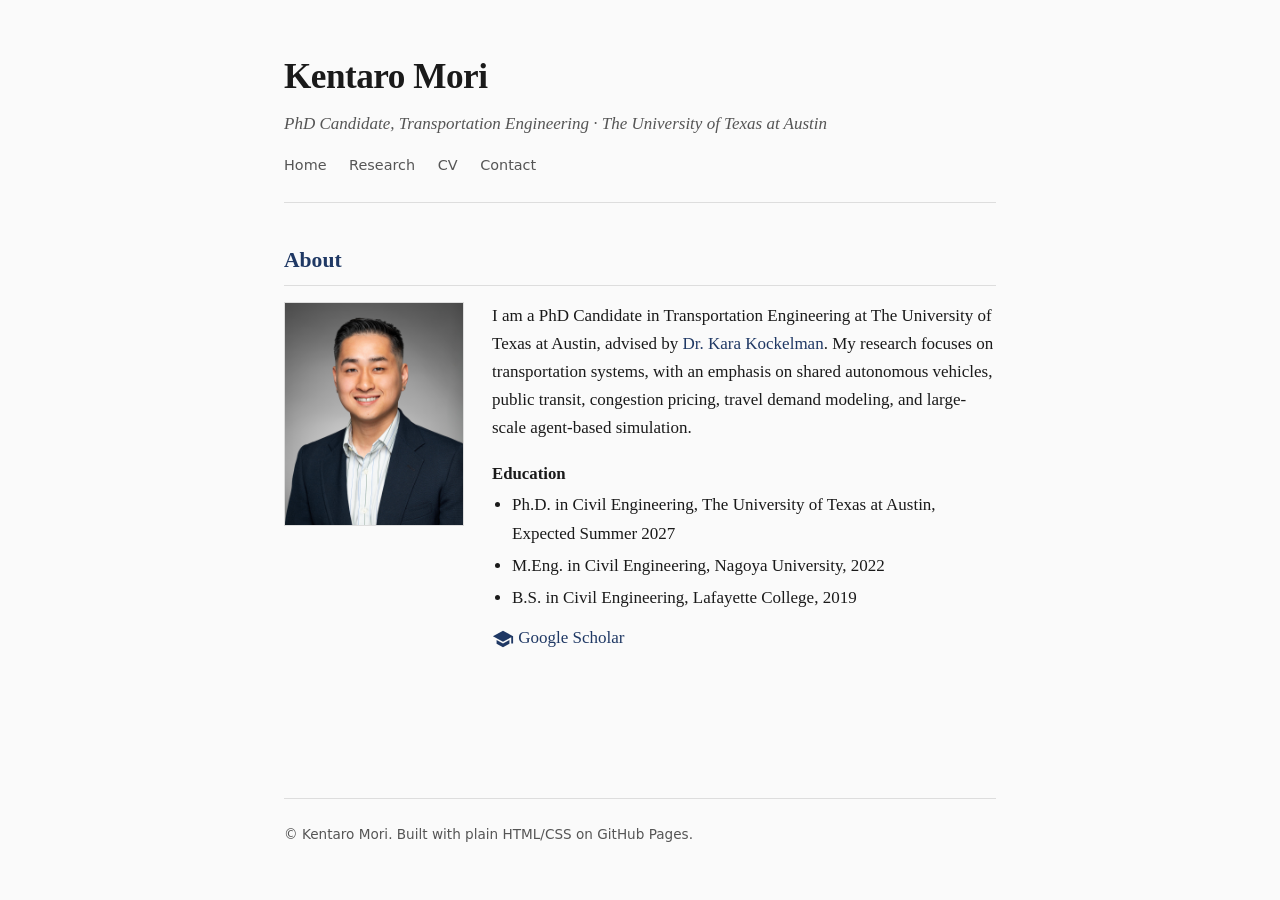
==== commit ee581436: "Google Scholar icon+text, CV direct link, contact cleanup" ====
--- a/index.html
+++ b/index.html
@@ -16,7 +16,7 @@
       <nav>
         <a href="index.html">Home</a>
         <a href="research.html">Research</a>
-        <a href="cv.html">CV</a>
+        <a href="assets/cv.pdf">CV</a>
         <a href="contact.html">Contact</a>
       </nav>
     </header>
@@ -34,7 +34,7 @@
               <li>M.Eng. in Civil Engineering, Nagoya University, 2022</li>
               <li>B.S. in Civil Engineering, Lafayette College, 2019</li>
             </ul>
-            <p><a href="https://scholar.google.com/citations?user=AueMrMcAAAAJ&hl=en" aria-label="Google Scholar"><svg width="22" height="22" viewBox="0 0 24 24" fill="none" xmlns="http://www.w3.org/2000/svg" style="vertical-align:middle;"><path d="M12 3L1 9l11 6 9-4.91V17h2V9L12 3z" fill="#1f3864"/><path d="M5 13.18v4L12 21l7-3.82v-4L12 17l-7-3.82z" fill="#1f3864"/></svg></a></p>
+            <p><a href="https://scholar.google.com/citations?user=AueMrMcAAAAJ&hl=en" aria-label="Google Scholar"><svg width="22" height="22" viewBox="0 0 24 24" fill="none" xmlns="http://www.w3.org/2000/svg" style="vertical-align:middle;"><path d="M12 3L1 9l11 6 9-4.91V17h2V9L12 3z" fill="#1f3864"/><path d="M5 13.18v4L12 21l7-3.82v-4L12 17l-7-3.82z" fill="#1f3864"/></svg></a> <a href="https://scholar.google.com/citations?user=AueMrMcAAAAJ&hl=en">Google Scholar</a></p>
           </div>
         </div>
       </section>
